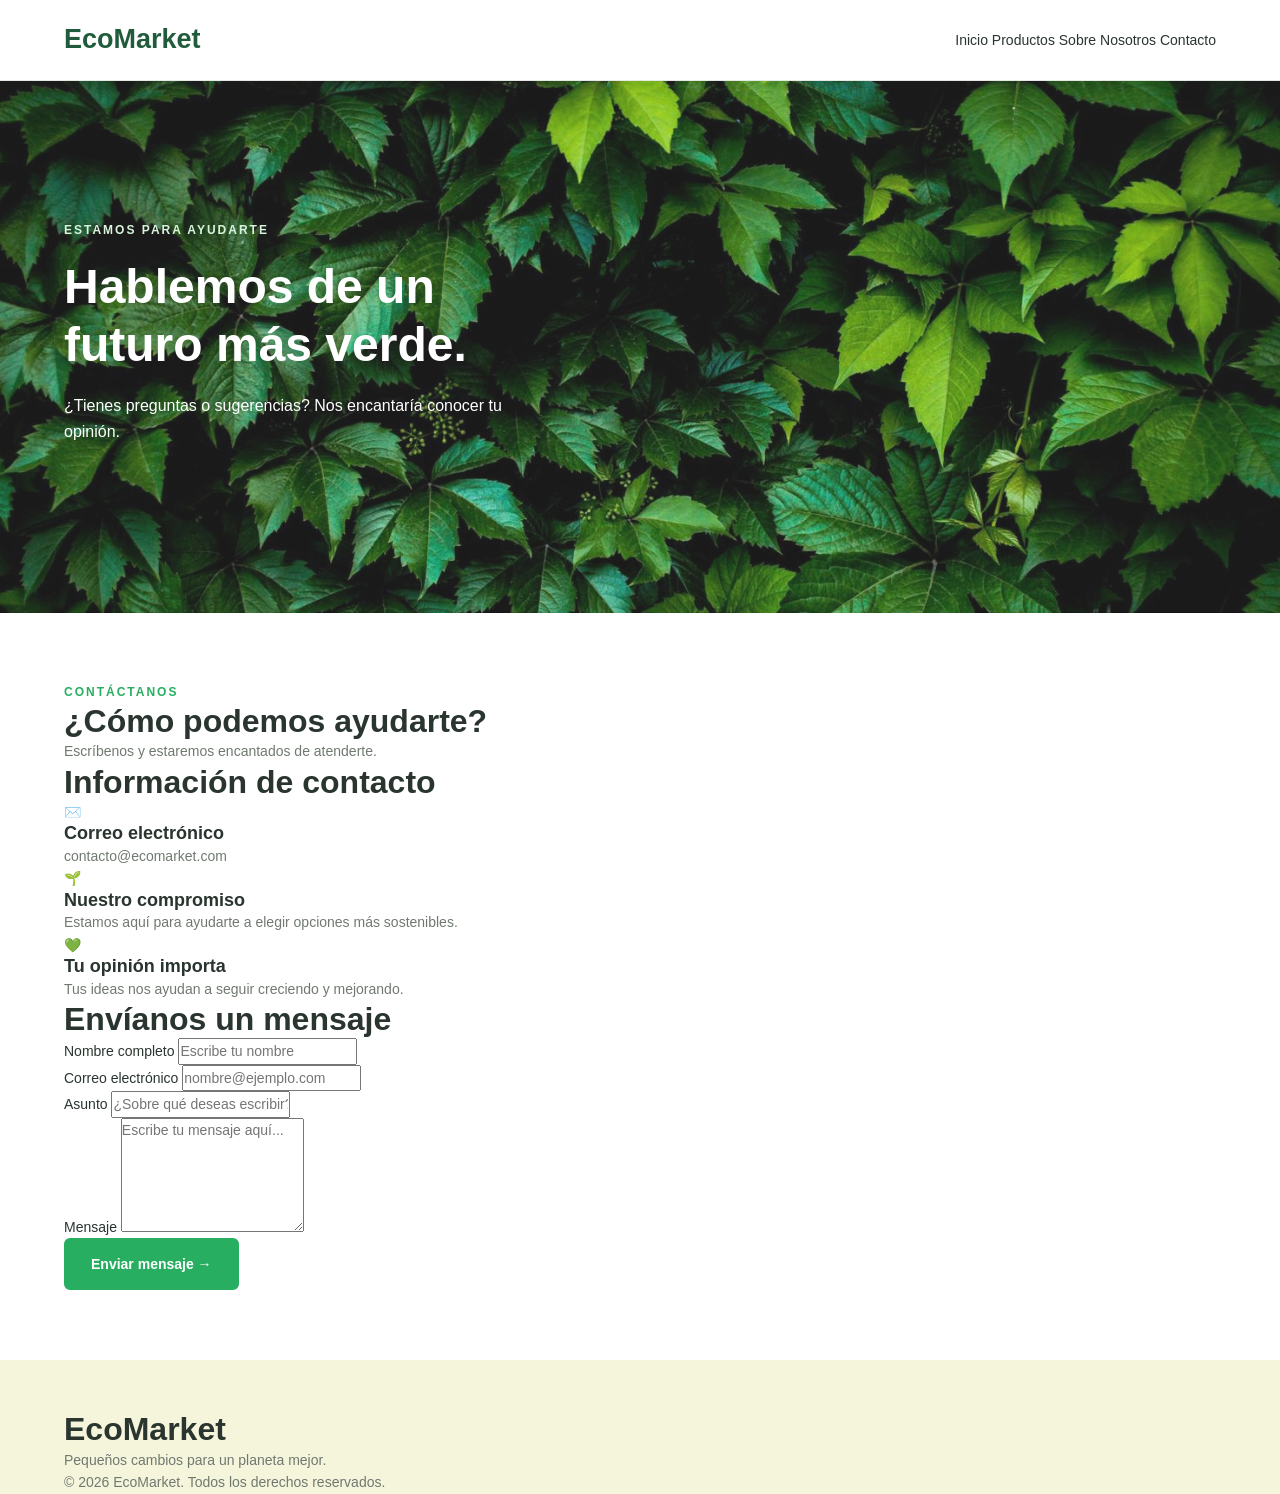
==== views/contacto.html @ 0f8b3848 "index del contacto creado" ====
<!DOCTYPE html>
<html lang="es">
<head>
    <meta charset="UTF-8">
    <meta name="viewport" content="width=device-width, initial-scale=1.0">
    <title>Contacto | EcoMarket</title>
    <link rel="stylesheet" href="../css/main.css">
    <link rel="stylesheet" href="../css/layout.css">
    <link rel="stylesheet" href="../css/components.css">
    <link rel="stylesheet" href="../css/animations.css">
</head>
<body>

    <header class="header">
        <div class="contenedor header-contenido">
            <a href="../index.html" class="logo">EcoMarket</a>

            <nav class="navegacion">
                <a href="../index.html">Inicio</a>
                <a href="productos.html">Productos</a>
                <a href="sobre-nosotros.html">Sobre Nosotros</a>
                <a href="contacto.html">Contacto</a>
            </nav>
        </div>
    </header>

    <main>
        <section class="hero">
            <div class="contenedor hero-contenido">
                <p class="etiqueta">ESTAMOS PARA AYUDARTE</p>

                <h1>Hablemos de un<br>futuro más verde.</h1>

                <p>
                    ¿Tienes preguntas o sugerencias?
                    Nos encantaría conocer tu opinión.
                </p>
            </div>
        </section>

        <section class="seccion contacto-seccion">
            <div class="contenedor">
                <div class="contacto-encabezado">
                    <p class="etiqueta">CONTÁCTANOS</p>
                    <h2>¿Cómo podemos ayudarte?</h2>
                    <p>
                        Escríbenos y estaremos encantados de atenderte.
                    </p>
                </div>

                <div class="contacto-contenido">
                    <div class="contacto-informacion">
                        <h2>Información de contacto</h2>

                        <article class="contacto-tarjeta">
                            <div class="contacto-icono">✉️</div>
                            <div>
                                <h3>Correo electrónico</h3>
                                <p>contacto@ecomarket.com</p>
                            </div>
                        </article>

                        <article class="contacto-tarjeta">
                            <div class="contacto-icono">🌱</div>
                            <div>
                                <h3>Nuestro compromiso</h3>
                                <p>
                                    Estamos aquí para ayudarte a elegir
                                    opciones más sostenibles.
                                </p>
                            </div>
                        </article>

                        <article class="contacto-tarjeta">
                            <div class="contacto-icono">💚</div>
                            <div>
                                <h3>Tu opinión importa</h3>
                                <p>
                                    Tus ideas nos ayudan a seguir creciendo
                                    y mejorando.
                                </p>
                            </div>
                        </article>
                    </div>

                    <div class="formulario-contenedor">
                        <h2>Envíanos un mensaje</h2>

                        <form class="formulario-contacto" action="#" method="post">
                            <div class="campo-formulario">
                                <label for="nombre">Nombre completo</label>
                                <input
                                    type="text"
                                    id="nombre"
                                    name="nombre"
                                    placeholder="Escribe tu nombre"
                                    required
                                >
                            </div>

                            <div class="campo-formulario">
                                <label for="correo">Correo electrónico</label>
                                <input
                                    type="email"
                                    id="correo"
                                    name="correo"
                                    placeholder="nombre@ejemplo.com"
                                    required
                                >
                            </div>

                            <div class="campo-formulario">
                                <label for="asunto">Asunto</label>
                                <input
                                    type="text"
                                    id="asunto"
                                    name="asunto"
                                    placeholder="¿Sobre qué deseas escribir?"
                                    required
                                >
                            </div>

                            <div class="campo-formulario">
                                <label for="mensaje">Mensaje</label>
                                <textarea
                                    id="mensaje"
                                    name="mensaje"
                                    rows="5"
                                    placeholder="Escribe tu mensaje aquí..."
                                    required
                                ></textarea>
                            </div>

                            <button type="submit" class="boton">
                                Enviar mensaje →
                            </button>
                        </form>
                    </div>
                </div>
            </div>
        </section>
    </main>

    <footer class="footer">
        <div class="contenedor">
            <h2>EcoMarket</h2>
            <p>Pequeños cambios para un planeta mejor.</p>
            <p>© 2026 EcoMarket. Todos los derechos reservados.</p>
        </div>
    </footer>

</body>
</html>
---- css/main.css ----
:root {
    --verde-principal: #2ecc71;
    --verde-oscuro: #27ae60;
    --verde-profundo: #205c3b;
    --verde-claro: #e8f5e9;

    --beige: #f5f5dc;
    --fondo: #fafbf9;
    --blanco: #ffffff;

    --texto: #29352e;
    --texto-secundario: #707970;
    --borde: #e4e9e4;
}

* {
    margin: 0;
    padding: 0;
    box-sizing: border-box;
}

html {
    scroll-behavior: smooth;
}

body {
    font-family: Arial, Helvetica, sans-serif;
    font-size: 14px;
    line-height: 1.6;
    color: var(--texto);
    background-color: var(--blanco);
}

img {
    display: block;
    max-width: 100%;
}

a {
    color: inherit;
    text-decoration: none;
}

h1,
h2,
h3 {
    line-height: 1.2;
    font-weight: 700;
}

h1 {
    font-size: 48px;
}

h2 {
    font-size: 32px;
}

h3 {
    font-size: 18px;
}

p {
    color: var(--texto-secundario);
}

button,
input,
textarea,
select {
    font: inherit;
}

.contenedor {
    width: 90%;
    max-width: 1200px;
    margin: 0 auto;
}

.seccion {
    padding: 70px 0;
}

.etiqueta {
    color: var(--verde-oscuro);
    font-size: 12px;
    font-weight: bold;
    letter-spacing: 2px;
    text-transform: uppercase;
}

@media (max-width: 600px) {

    h1 {
        font-size: 34px;
    }

    h2 {
        font-size: 26px;
    }

    h3 {
        font-size: 17px;
    }

    .seccion {
        padding: 45px 0;
    }

    .contenedor {
        width: 92%;
    }
}
---- css/layout.css ----
.header {
    width: 100%;
    background-color: var(--blanco);
    border-bottom: 1px solid var(--borde);
    position: sticky;
    top: 0;
    z-index: 100;
}

.header-contenido {
    min-height: 80px;
    display: flex;
    align-items: center;
    justify-content: space-between;
    gap: 25px;
}

.logo {
    color: var(--verde-profundo);
    font-size: 27px;
    font-weight: bold;
    white-space: nowrap;
}

.logo span {
    color: var(--verde-principal);
}

.menu {
    display: flex;
    align-items: center;
    gap: 30px;
}

.menu a {
    color: var(--texto);
    transition: color 0.3s ease;
}

.menu a:hover,
.menu a.activo {
    color: var(--verde-oscuro);
}

.accesos {
    display: flex;
    align-items: center;
    gap: 15px;
}

.accesos a {
    font-size: 23px;
}

.hero {
    min-height: 500px;
    display: flex;
    align-items: center;
    background-color: #e8f0e5;
    background-image:
        linear-gradient(
            90deg,
            rgba(15, 45, 27, 0.75),
            rgba(15, 45, 27, 0.15)
        ),
        url("../img/hero/background-leaves.jpg");
    background-size: cover;
    background-position: center;
}

.hero-contenido {
    padding-top: 60px;
    padding-bottom: 60px;
}

.hero .etiqueta {
    color: #d7f5dc;
    margin-bottom: 18px;
}

.hero h1 {
    max-width: 650px;
    color: var(--blanco);
    margin-bottom: 20px;
}

.hero-contenido > p:not(.etiqueta) {
    max-width: 480px;
    color: var(--blanco);
    font-size: 16px;
    margin-bottom: 28px;
}

.titulo-seccion {
    text-align: center;
    margin-bottom: 40px;
}

.titulo-seccion .etiqueta {
    margin-bottom: 10px;
}

.titulo-seccion h2 {
    margin-bottom: 14px;
}

.titulo-seccion > p:last-child {
    max-width: 550px;
    margin: 0 auto;
}

.categorias {
    background-color: var(--fondo);
}

.categorias-grid {
    display: grid;
    grid-template-columns: repeat(4, 1fr);
    gap: 22px;
}

.categoria {
    padding: 28px 18px;
    text-align: center;
    background-color: var(--blanco);
    border: 1px solid var(--borde);
    border-radius: 12px;
}

.categoria span {
    display: block;
    font-size: 35px;
    margin-bottom: 12px;
}

.categoria h3 {
    margin-bottom: 8px;
}

.categoria p {
    font-size: 13px;
}

.productos-grid {
    display: grid;
    grid-template-columns: repeat(3, minmax(0, 1fr));
    gap: 28px;
}

.tarjeta-producto {
    min-width: 0;
    overflow: hidden;
    background-color: var(--blanco);
    border: 1px solid var(--borde);
    border-radius: 12px;
}

.tarjeta-producto img {
    width: 100%;
    height: 220px;
    object-fit: cover;
}

.producto-info {
    padding: 20px;
}

.categoria-producto {
    color: var(--verde-oscuro);
    font-size: 12px;
    margin-bottom: 8px;
}

.producto-info h3 {
    margin-bottom: 10px;
}

.producto-info > p:not(.categoria-producto) {
    margin-bottom: 18px;
}

.centrar {
    display: flex;
    justify-content: center;
    margin-top: 40px;
}

.mensaje-ecologico {
    padding: 75px 0;
    text-align: center;
    background-color: var(--verde-profundo);
}

.mensaje-ecologico .etiqueta {
    color: #b9ebc9;
    margin-bottom: 12px;
}

.mensaje-ecologico h2 {
    color: var(--blanco);
    margin-bottom: 15px;
}

.mensaje-ecologico p:not(.etiqueta) {
    color: #e4f1e7;
    margin-bottom: 25px;
}

.footer {
    background-color: var(--beige);
    padding-top: 50px;
}

.footer-grid {
    display: grid;
    grid-template-columns: 2fr 1fr 1.5fr;
    gap: 40px;
    padding-bottom: 40px;
}

.logo-footer {
    display: inline-block;
    margin-bottom: 15px;
}

.footer-grid h3 {
    margin-bottom: 15px;
}

.footer-enlaces a {
    display: block;
    margin-bottom: 8px;
    color: var(--texto-secundario);
}

.footer-final {
    padding: 18px;
    text-align: center;
    border-top: 1px solid rgba(0, 0, 0, 0.08);
}

.footer-final p {
    font-size: 12px;
}

@media (max-width: 900px) {

    .header-contenido {
        flex-wrap: wrap;
        padding-top: 15px;
        padding-bottom: 15px;
    }

    .menu {
        order: 3;
        width: 100%;
        justify-content: center;
        gap: 22px;
    }

    .categorias-grid {
        grid-template-columns: repeat(2, 1fr);
    }

    .productos-grid {
        grid-template-columns: repeat(2, minmax(0, 1fr));
    }
}

@media (max-width: 600px) {

    .header-contenido {
        gap: 12px;
    }

    .logo {
        font-size: 23px;
    }

    .menu {
        gap: 14px;
        flex-wrap: wrap;
        font-size: 12px;
    }

    .accesos {
        gap: 10px;
    }

    .hero {
        min-height: 420px;
        background-position: center;
    }

    .hero-contenido {
        padding-top: 45px;
        padding-bottom: 45px;
    }

    .hero-contenido > p:not(.etiqueta) {
        font-size: 14px;
    }

    .categorias-grid {
        gap: 12px;
    }

    .categoria {
        padding: 20px 10px;
    }

    .productos-grid {
        grid-template-columns: 1fr;
        gap: 22px;
    }

    .tarjeta-producto img {
        height: 240px;
    }

    .footer-grid {
        grid-template-columns: 1fr;
        gap: 25px;
    }

    .mensaje-ecologico {
        padding: 50px 0;
    }
}

.precio {
    color: var(--verde-oscuro);
    font-size: 18px;
    font-weight: bold;
    margin: 12px 0;
}

.producto-info .boton {
    margin-top: 8px;
}

.producto-info {
    display: flex;
    flex-direction: column;
    align-items: flex-start;
    gap: 8px;
}

.producto-info .boton {
    margin-top: auto;
}

.nosotros-contenido {
    display: grid;
    grid-template-columns: 1.5fr 1fr;
    gap: 40px;
    align-items: center;
}

.nosotros-contenido h3 {
    margin-bottom: 15px;
}

.nosotros-contenido p {
    margin-bottom: 15px;
}

.nosotros-destacado {
    background-color: var(--verde-claro);
    padding: 35px;
    border-radius: 12px;
}

.nosotros-icono {
    display: inline-block;
    font-size: 35px;
    margin-bottom: 15px;
}

.nosotros-fondo {
    background-color: var(--fondo);
}

.nosotros-tarjetas {
    display: grid;
    grid-template-columns: repeat(2, 1fr);
    gap: 25px;
}

.nosotros-tarjeta,
.valor {
    background-color: var(--blanco);
    border: 1px solid var(--borde);
    border-radius: 12px;
    padding: 30px;
}

.nosotros-tarjeta h3,
.valor h3 {
    margin-bottom: 12px;
}

.valores-grid {
    display: grid;
    grid-template-columns: repeat(3, 1fr);
    gap: 25px;
}

@media (max-width: 600px) {
    .nosotros-contenido {
        grid-template-columns: 1fr;
        gap: 25px;
    }

    .nosotros-tarjetas,
    .valores-grid {
        grid-template-columns: 1fr;
    }

    .nosotros-destacado,
    .nosotros-tarjeta,
    .valor {
        padding: 22px;
    }
}

.hero {
    min-height: 500px;
    display: flex;
    align-items: center;
    background-image: linear-gradient(
        rgba(255, 255, 255, 0.10),
        rgba(255, 255, 255, 0.10)
    ), url("../img/hero/background-leaves.jpg");
    background-size: cover;
    background-position: center;
    background-repeat: no-repeat;
    padding: 80px 0;
}
---- css/components.css ----
.boton {
    display: inline-block;
    padding: 13px 25px;

    background-color: var(--verde-oscuro);
    color: var(--blanco);

    border: 2px solid var(--verde-oscuro);
    border-radius: 6px;

    font-size: 14px;
    font-weight: bold;
    text-align: center;

    cursor: pointer;
    transition: all 0.3s ease;
}

.boton:hover {
    background-color: var(--verde-profundo);
    border-color: var(--verde-profundo);
    transform: translateY(-2px);
}

.boton-secundario {
    display: inline-block;
    padding: 9px 16px;

    color: var(--verde-oscuro);
    background-color: var(--blanco);

    border: 1px solid var(--verde-oscuro);
    border-radius: 6px;

    font-weight: bold;
    transition: all 0.3s ease;
}

.boton-secundario:hover {
    color: var(--blanco);
    background-color: var(--verde-oscuro);
}

.tarjeta-producto {
    transition:
        transform 0.3s ease,
        box-shadow 0.3s ease;
}

.tarjeta-producto:hover {
    transform: translateY(-6px);

    box-shadow: 0 12px 25px rgba(30, 70, 40, 0.12);
}

.tarjeta-producto img {
    transition: transform 0.4s ease;
}

.tarjeta-producto:hover img {
    transform: scale(1.04);
}

.categoria {
    transition:
        transform 0.3s ease,
        box-shadow 0.3s ease,
        border-color 0.3s ease;
}

.categoria:hover {
    transform: translateY(-5px);

    border-color: var(--verde-principal);

    box-shadow: 0 8px 20px rgba(30, 70, 40, 0.08);
}

.categoria span {
    transition: transform 0.3s ease;
}

.categoria:hover span {
    transform: scale(1.12);
}

.footer-enlaces a {
    transition: color 0.3s ease;
}

.footer-enlaces a:hover {
    color: var(--verde-oscuro);
}

.accesos a {
    transition:
        color 0.3s ease,
        transform 0.3s ease;
}

.accesos a:hover {
    color: var(--verde-oscuro);
    transform: scale(1.1);
}

a:focus-visible,
button:focus-visible,
input:focus-visible,
textarea:focus-visible {
    outline: 3px solid var(--verde-principal);
    outline-offset: 4px;
}

@media (prefers-reduced-motion: reduce) {
    *,
    *::before,
    *::after {
        scroll-behavior: auto !important;
        transition-duration: 0.01ms !important;
        animation-duration: 0.01ms !important;
    }
}
---- css/animations.css ----
.aparecer {
    animation: aparecer 0.8s ease both;
}

@keyframes aparecer {
    from {
        opacity: 0;
        transform: translateY(15px);
    }

    to {
        opacity: 1;
        transform: translateY(0);
    }
}

.hero-contenido {
    animation: aparecer 1s ease both;
}

.categoria,
.tarjeta-producto,
.boton {
    transition: transform 0.3s ease, box-shadow 0.3s ease, background-color 0.3s ease;
}

@media (prefers-reduced-motion: reduce) {
    *,
    *::before,
    *::after {
        animation-duration: 0.01ms !important;
        animation-iteration-count: 1 !important;
        scroll-behavior: auto !important;
        transition-duration: 0.01ms !important;
    }
}
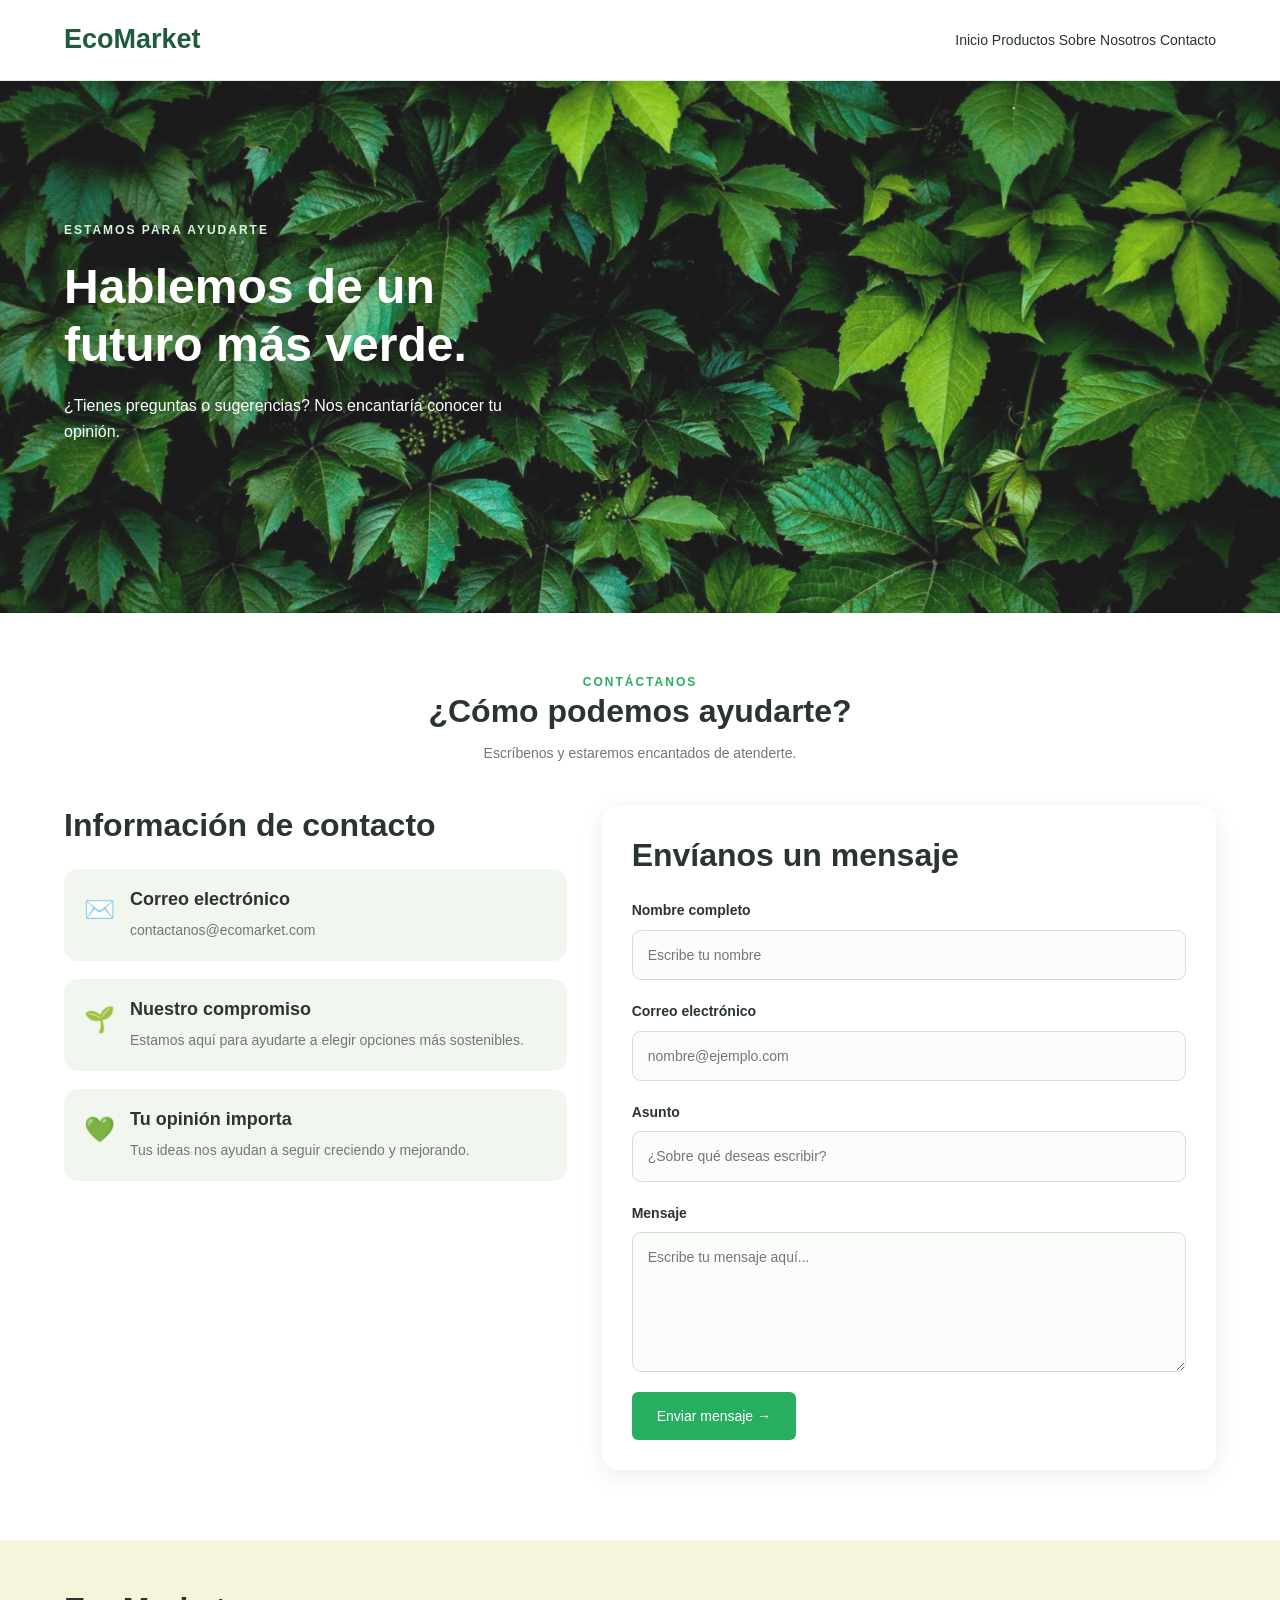
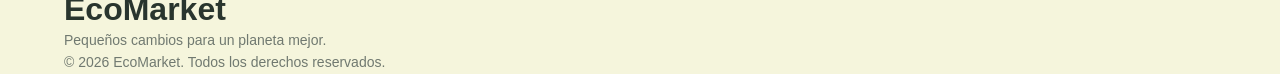
==== commit 466e8933: "seccion de contacto y su respectivo layout han sido creadas." ====
--- a/views/contacto.html
+++ b/views/contacto.html
@@ -57,7 +57,7 @@
                             <div class="contacto-icono">✉️</div>
                             <div>
                                 <h3>Correo electrónico</h3>
-                                <p>contacto@ecomarket.com</p>
+                                <p>contactanos@ecomarket.com</p>
                             </div>
                         </article>
 
--- a/css/layout.css
+++ b/css/layout.css
@@ -437,3 +437,131 @@
     background-repeat: no-repeat;
     padding: 80px 0;
 }
+
+.contacto-seccion {
+    padding-top: 60px;
+    padding-bottom: 70px;
+}
+
+.contacto-encabezado {
+    text-align: center;
+    margin-bottom: 40px;
+}
+
+.contacto-encabezado h2 {
+    margin-bottom: 12px;
+}
+
+.contacto-encabezado p:last-child {
+    line-height: 1.7;
+}
+
+.contacto-contenido {
+    display: grid;
+    grid-template-columns: 0.9fr 1.1fr;
+    gap: 35px;
+    align-items: start;
+}
+
+.contacto-informacion h2,
+.formulario-contenedor h2 {
+    margin-bottom: 25px;
+}
+
+.contacto-tarjeta {
+    display: flex;
+    align-items: flex-start;
+    gap: 15px;
+    padding: 20px;
+    margin-bottom: 18px;
+    background-color: #f1f7ef;
+    border-radius: 14px;
+}
+
+.contacto-icono {
+    font-size: 25px;
+}
+
+.contacto-tarjeta h3 {
+    margin-bottom: 8px;
+}
+
+.contacto-tarjeta p {
+    line-height: 1.6;
+    overflow-wrap: anywhere;
+}
+
+.formulario-contenedor {
+    padding: 30px;
+    background-color: white;
+    border-radius: 16px;
+    box-shadow: 0 5px 25px rgba(0, 0, 0, 0.08);
+}
+
+.formulario-contacto {
+    display: flex;
+    flex-direction: column;
+    gap: 20px;
+}
+
+.campo-formulario {
+    display: flex;
+    flex-direction: column;
+    gap: 8px;
+}
+
+.campo-formulario label {
+    font-weight: 600;
+}
+
+.campo-formulario input,
+.campo-formulario textarea {
+    width: 100%;
+    padding: 13px 15px;
+    border: 1px solid #d5dfd3;
+    border-radius: 9px;
+    font: inherit;
+    color: #28313d;
+    background-color: #fbfdfb;
+}
+
+.campo-formulario input:focus,
+.campo-formulario textarea:focus {
+    outline: 2px solid #4c956c;
+    border-color: transparent;
+}
+
+.campo-formulario textarea {
+    resize: vertical;
+}
+
+.formulario-contacto .boton {
+    align-self: flex-start;
+    cursor: pointer;
+    border: none;
+    font: inherit;
+}
+
+@media (max-width: 750px) {
+    .contacto-contenido {
+        grid-template-columns: 1fr;
+    }
+
+    .formulario-contenedor {
+        padding: 22px;
+    }
+}
+
+@media (max-width: 400px) {
+    .contacto-tarjeta {
+        padding: 15px;
+    }
+
+    .formulario-contenedor {
+        padding: 18px;
+    }
+
+    .formulario-contacto .boton {
+        width: 100%;
+    }
+}
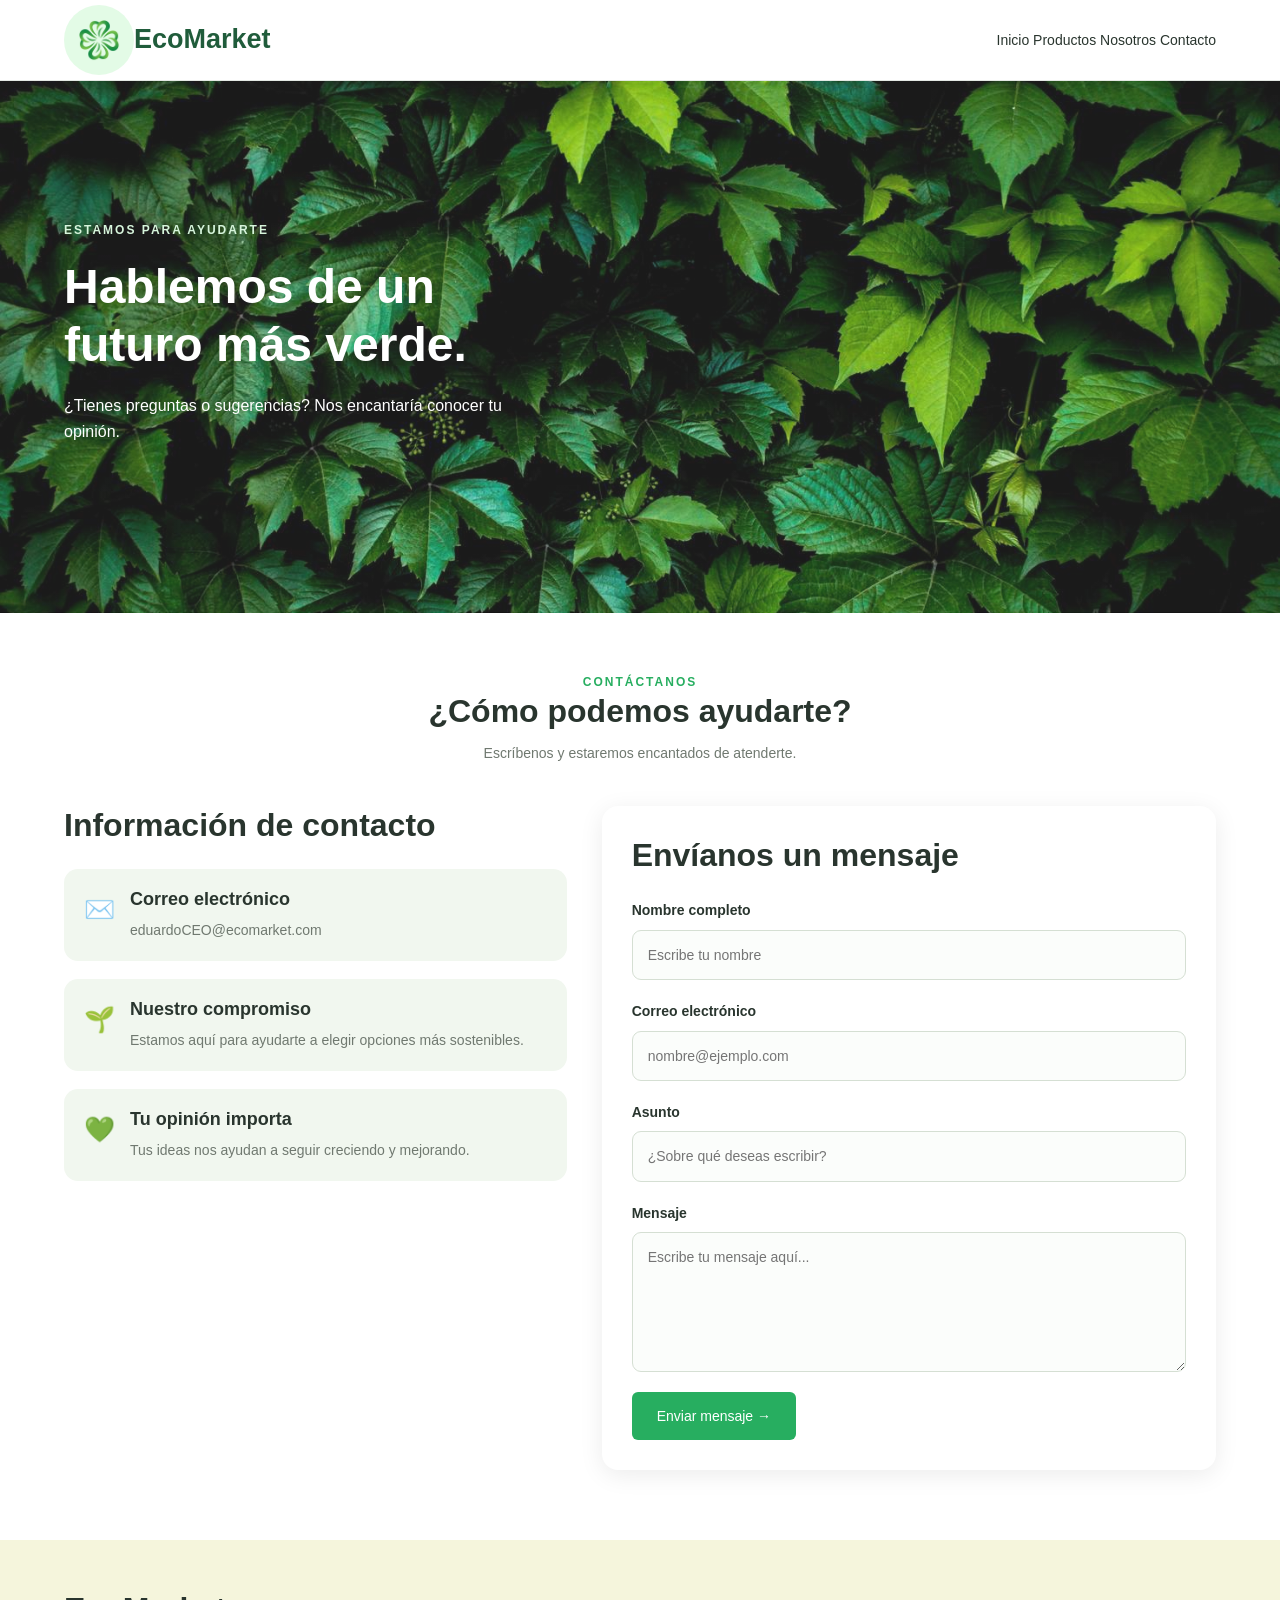
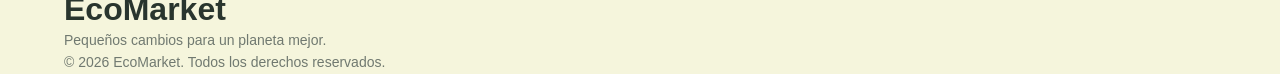
==== commit 8431ea63: "logo añadido en cada una de las paginas, asi mismo unos retoques al boton de Nosotros." ====
--- a/views/contacto.html
+++ b/views/contacto.html
@@ -14,12 +14,16 @@
 
     <header class="header">
         <div class="contenedor header-contenido">
-            <a href="../index.html" class="logo">EcoMarket</a>
+
+        <a href="../index.html" class="logo">
+                <img src="../img/icons/logo.png"
+                <span>EcoMarket</span>
+        </a>
 
             <nav class="navegacion">
                 <a href="../index.html">Inicio</a>
                 <a href="productos.html">Productos</a>
-                <a href="sobre-nosotros.html">Sobre Nosotros</a>
+                <a href="sobre-nosotros.html">Nosotros</a>
                 <a href="contacto.html">Contacto</a>
             </nav>
         </div>
@@ -57,7 +61,7 @@
                             <div class="contacto-icono">✉️</div>
                             <div>
                                 <h3>Correo electrónico</h3>
-                                <p>contactanos@ecomarket.com</p>
+                                <p>eduardoCEO@ecomarket.com</p>
                             </div>
                         </article>
 
--- a/css/layout.css
+++ b/css/layout.css
@@ -565,3 +565,35 @@
         width: 100%;
     }
 }
+
+.logo {
+    display: inline-flex;
+    align-items: center;
+    flex-shrink: 0;
+}
+
+.logo img {
+    width: 70px;
+    height: 70px;
+    object-fit: cover;
+    border-radius: 50%;
+    display: block;
+}
+
+@media (max-width: 600px) {
+    .logo img {
+        width: 140px;
+    }
+}
+
+.logo,
+.logo:visited,
+.logo:hover,
+.logo:active {
+    color: var(--verde-profundo);
+    text-decoration: none;
+}
+
+.logo span {
+    color: var(--verde-profundo);
+}
